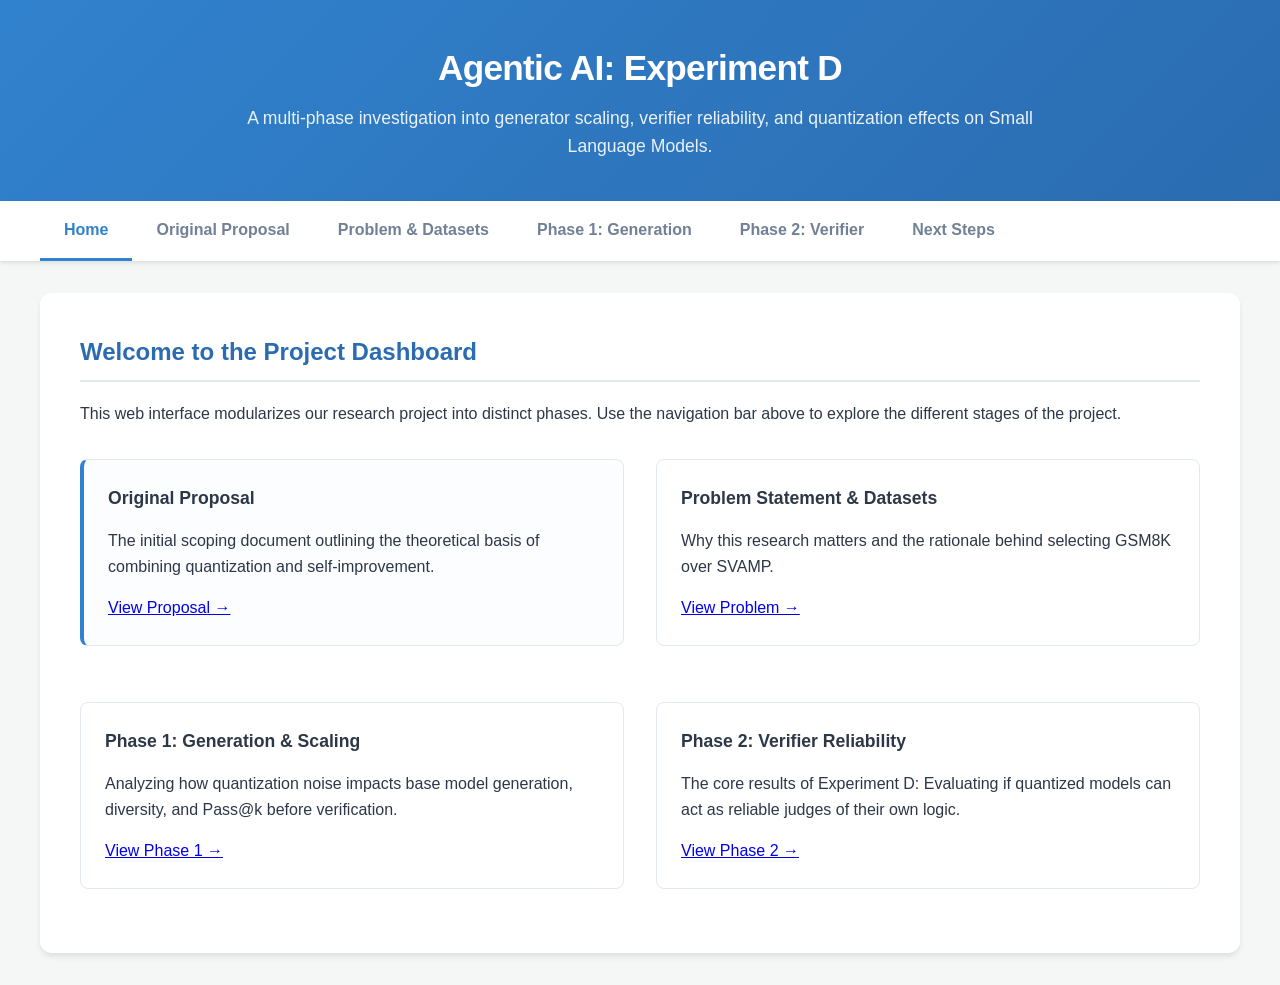
==== web/index.html @ 41572640 "Add self-contained web dashboard with images and whitelist in gitignore" ====
<!DOCTYPE html>
<html lang="en">
<head>
    <meta charset="UTF-8">
    <title>Does Quantization Break Self-Improvement in SLMs?</title>
    <link rel="stylesheet" href="style.css">
</head>
<body>
    <header>
        <h1>Agentic AI: Experiment D</h1>
        <p>A multi-phase investigation into generator scaling, verifier reliability, and quantization effects on Small Language Models.</p>
    </header>

    <nav>
        <div class="nav-container">
            <a href="index.html" class="nav-link active">Home</a>
            <a href="proposal.html" class="nav-link">Original Proposal</a>
            <a href="problem_statement.html" class="nav-link">Problem & Datasets</a>
            <a href="generation.html" class="nav-link">Phase 1: Generation</a>
            <a href="verifier.html" class="nav-link">Phase 2: Verifier</a>
            <a href="next_steps.html" class="nav-link">Next Steps</a>
        </div>
    </nav>

    <div class="container">
        <div class="content-box">
            <h2>Welcome to the Project Dashboard</h2>
            <p>This web interface modularizes our research project into distinct phases. Use the navigation bar above to explore the different stages of the project.</p>
            
            <div class="grid" style="margin-top: 2rem;">
                <div class="card highlight">
                    <div class="card-header">Original Proposal</div>
                    <p>The initial scoping document outlining the theoretical basis of combining quantization and self-improvement.</p>
                    <a href="proposal.html">View Proposal &rarr;</a>
                </div>
                
                <div class="card">
                    <div class="card-header">Problem Statement & Datasets</div>
                    <p>Why this research matters and the rationale behind selecting GSM8K over SVAMP.</p>
                    <a href="problem_statement.html">View Problem &rarr;</a>
                </div>
                
                <div class="card">
                    <div class="card-header">Phase 1: Generation & Scaling</div>
                    <p>Analyzing how quantization noise impacts base model generation, diversity, and Pass@k before verification.</p>
                    <a href="generation.html">View Phase 1 &rarr;</a>
                </div>
                
                <div class="card">
                    <div class="card-header">Phase 2: Verifier Reliability</div>
                    <p>The core results of Experiment D: Evaluating if quantized models can act as reliable judges of their own logic.</p>
                    <a href="verifier.html">View Phase 2 &rarr;</a>
                </div>
            </div>
        </div>
    </div>
</body>
</html>
---- web/style.css ----
:root {
    --bg: #f4f7f6;
    --surface: #ffffff;
    --text: #2d3748;
    --text-light: #718096;
    --primary: #3182ce;
    --primary-dark: #2b6cb0;
    --border: #e2e8f0;
    --success: #38a169;
    --danger: #e53e3e;
    --warning: #d69e2e;
    --purple: #805ad5;
}

body {
    font-family: 'Segoe UI', Roboto, Helvetica, Arial, sans-serif;
    background-color: var(--bg);
    color: var(--text);
    margin: 0;
    padding: 0;
    line-height: 1.6;
}

/* Navigation Bar */
nav {
    background: var(--surface);
    box-shadow: 0 2px 4px rgba(0,0,0,0.1);
    position: sticky;
    top: 0;
    z-index: 100;
}

.nav-container {
    max-width: 1200px;
    margin: 0 auto;
    display: flex;
    overflow-x: auto;
}

.nav-link {
    padding: 1rem 1.5rem;
    color: var(--text-light);
    text-decoration: none;
    font-weight: 600;
    white-space: nowrap;
    border-bottom: 3px solid transparent;
    transition: all 0.2s;
}

.nav-link:hover {
    color: var(--primary);
    background: #f8fafc;
}

.nav-link.active {
    color: var(--primary);
    border-bottom-color: var(--primary);
}

/* Header */
header {
    background: linear-gradient(135deg, var(--primary), var(--primary-dark));
    color: white;
    padding: 2.5rem;
    text-align: center;
}

header h1 {
    margin: 0 0 0.5rem 0;
    font-size: 2.2rem;
    font-weight: 700;
    letter-spacing: -0.02em;
}

header p {
    margin: 0 auto;
    opacity: 0.9;
    font-size: 1.1rem;
    max-width: 800px;
}

/* Main Content */
.container {
    max-width: 1200px;
    margin: 2rem auto;
    padding: 0 2rem;
}

.content-box {
    background: var(--surface);
    border-radius: 12px;
    box-shadow: 0 4px 6px -1px rgba(0, 0, 0, 0.1);
    padding: 2.5rem;
    margin-bottom: 2rem;
}

h2 {
    border-bottom: 2px solid var(--border);
    padding-bottom: 0.5rem;
    margin-top: 0;
    color: var(--primary-dark);
}

h3 {
    color: var(--purple);
    margin-top: 1.5rem;
}

/* Tables */
table {
    width: 100%;
    border-collapse: collapse;
    margin: 1.5rem 0;
    font-size: 0.95rem;
    box-shadow: 0 1px 3px rgba(0,0,0,0.05);
    border-radius: 8px;
    overflow: hidden;
}

th, td {
    padding: 12px 15px;
    text-align: left;
    border-bottom: 1px solid var(--border);
}

th {
    background-color: #f7fafc;
    font-weight: 600;
    color: var(--text-light);
    text-transform: uppercase;
    font-size: 0.8rem;
    letter-spacing: 0.05em;
}

tr:last-child td {
    border-bottom: none;
}

tr:hover {
    background-color: #f7fafc;
}

/* UI Elements */
.badge {
    display: inline-block;
    padding: 0.25rem 0.6rem;
    border-radius: 9999px;
    font-size: 0.75rem;
    font-weight: 700;
}

.badge-green { background: #c6f6d5; color: #22543d; }
.badge-red { background: #fed7d7; color: #742a2a; }

.card {
    border: 1px solid var(--border);
    border-radius: 8px;
    padding: 1.5rem;
    margin-bottom: 1.5rem;
    background: #fff;
}

.card.highlight {
    border-left: 4px solid var(--primary);
    background: #fbfdff;
}

.card-header {
    font-weight: 700;
    margin-bottom: 1rem;
    color: var(--text);
    font-size: 1.1rem;
}

.qa-block {
    background: #f7fafc;
    padding: 1rem;
    border-radius: 6px;
    margin-bottom: 1rem;
    border-left: 4px solid var(--border);
}

.qa-block.user { border-left-color: var(--primary); }
.qa-block.gen { border-left-color: var(--warning); }
.qa-block.ver { border-left-color: var(--success); }
.qa-block.fail { border-left-color: var(--danger); }

.grid {
    display: grid;
    grid-template-columns: 1fr 1fr;
    gap: 2rem;
}

@media (max-width: 768px) {
    .grid { grid-template-columns: 1fr; }
}

.alert {
    padding: 1rem;
    border-radius: 6px;
    margin-bottom: 1.5rem;
    background: #ebf8ff;
    border-left: 4px solid var(--primary);
}

.pre-wrap {
    white-space: pre-wrap;
    font-family: monospace;
    background: #f7fafc;
    padding: 1rem;
    border-radius: 4px;
    overflow-x: auto;
    font-size: 0.9em;
}
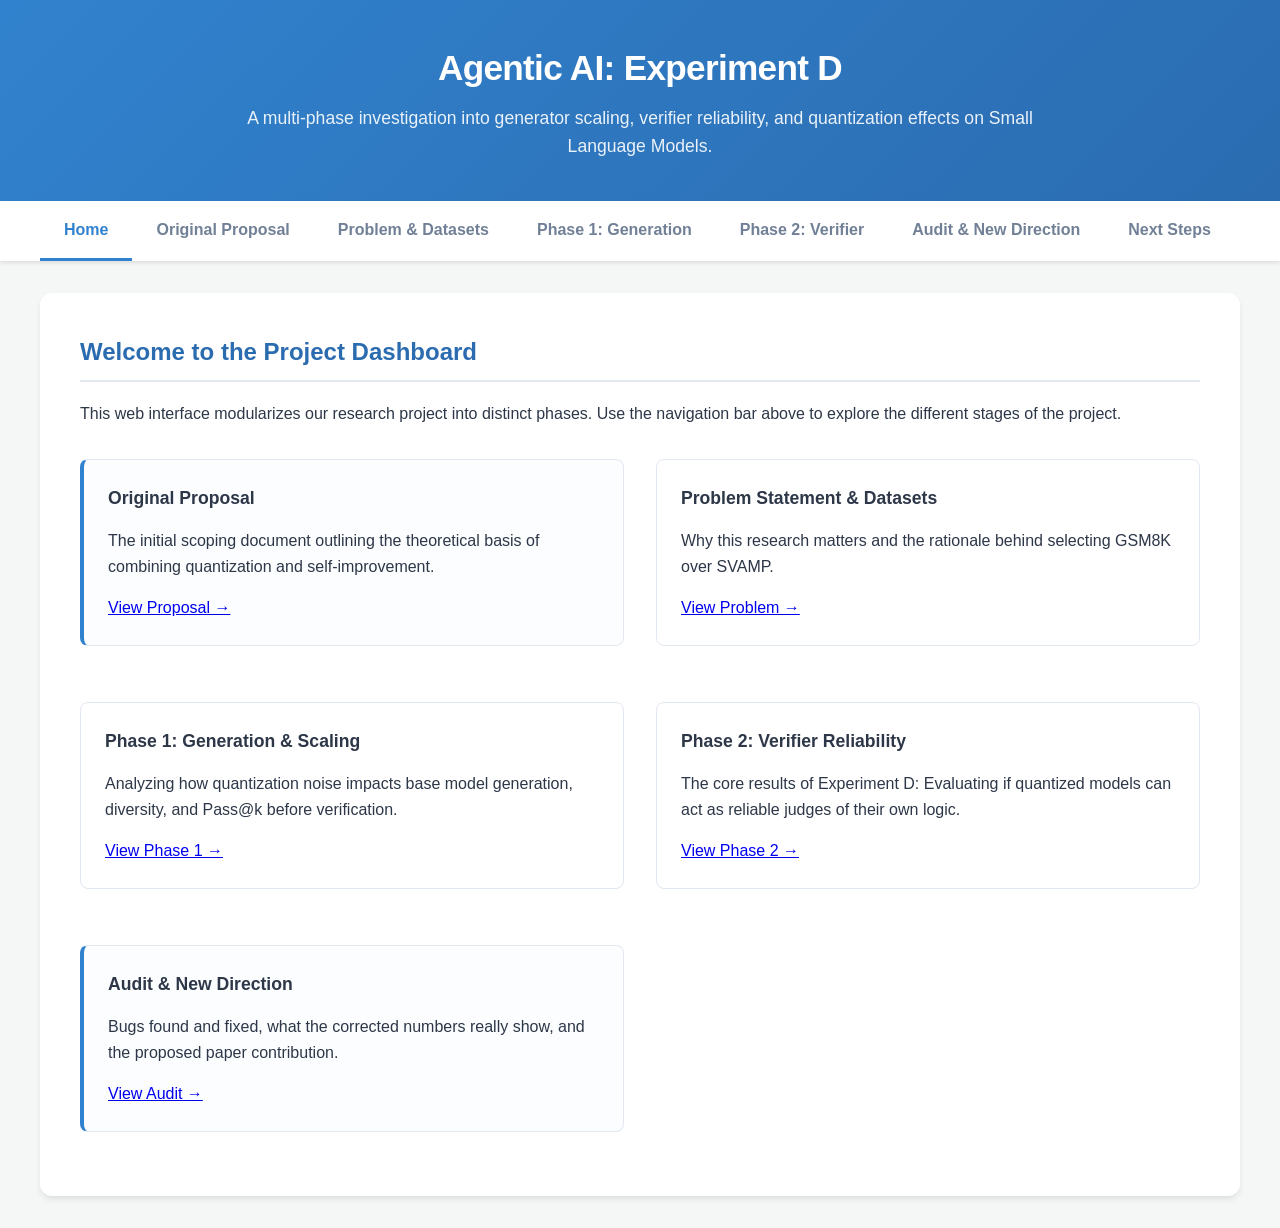
==== commit 67169e5a: "Refactor into modular library and scripts; add research dossier and reassessment analysis - Rename p" ====
--- a/web/index.html
+++ b/web/index.html
@@ -18,6 +18,7 @@
             <a href="problem_statement.html" class="nav-link">Problem & Datasets</a>
             <a href="generation.html" class="nav-link">Phase 1: Generation</a>
             <a href="verifier.html" class="nav-link">Phase 2: Verifier</a>
+            <a href="audit.html" class="nav-link">Audit &amp; New Direction</a>
             <a href="next_steps.html" class="nav-link">Next Steps</a>
         </div>
     </nav>
@@ -51,6 +52,12 @@
                     <p>The core results of Experiment D: Evaluating if quantized models can act as reliable judges of their own logic.</p>
                     <a href="verifier.html">View Phase 2 &rarr;</a>
                 </div>
+
+                <div class="card highlight">
+                    <div class="card-header">Audit &amp; New Direction</div>
+                    <p>Bugs found and fixed, what the corrected numbers really show, and the proposed paper contribution.</p>
+                    <a href="audit.html">View Audit &rarr;</a>
+                </div>
             </div>
         </div>
     </div>
--- a/web/style.css
+++ b/web/style.css
@@ -152,6 +152,33 @@
 .badge-green { background: #c6f6d5; color: #22543d; }
 .badge-red { background: #fed7d7; color: #742a2a; }
 
+.positive { color: var(--success); font-weight: 700; }
+.negative { color: var(--danger); font-weight: 700; }
+.text-light { color: var(--text-light); }
+.table-wrap { overflow-x: auto; margin: 1.5rem 0; }
+
+.technical-details {
+    max-width: 1200px;
+    margin: 0 auto 2rem;
+    padding: 0 2rem;
+}
+
+.technical-details > summary {
+    cursor: pointer;
+    color: var(--primary-dark);
+    font-weight: 700;
+    padding: 0.9rem 1rem;
+    border: 1px solid var(--border);
+    border-radius: 8px;
+    background: var(--surface);
+}
+
+.technical-details[open] > summary {
+    margin-bottom: 1rem;
+    border-bottom-left-radius: 0;
+    border-bottom-right-radius: 0;
+}
+
 .card {
     border: 1px solid var(--border);
     border-radius: 8px;
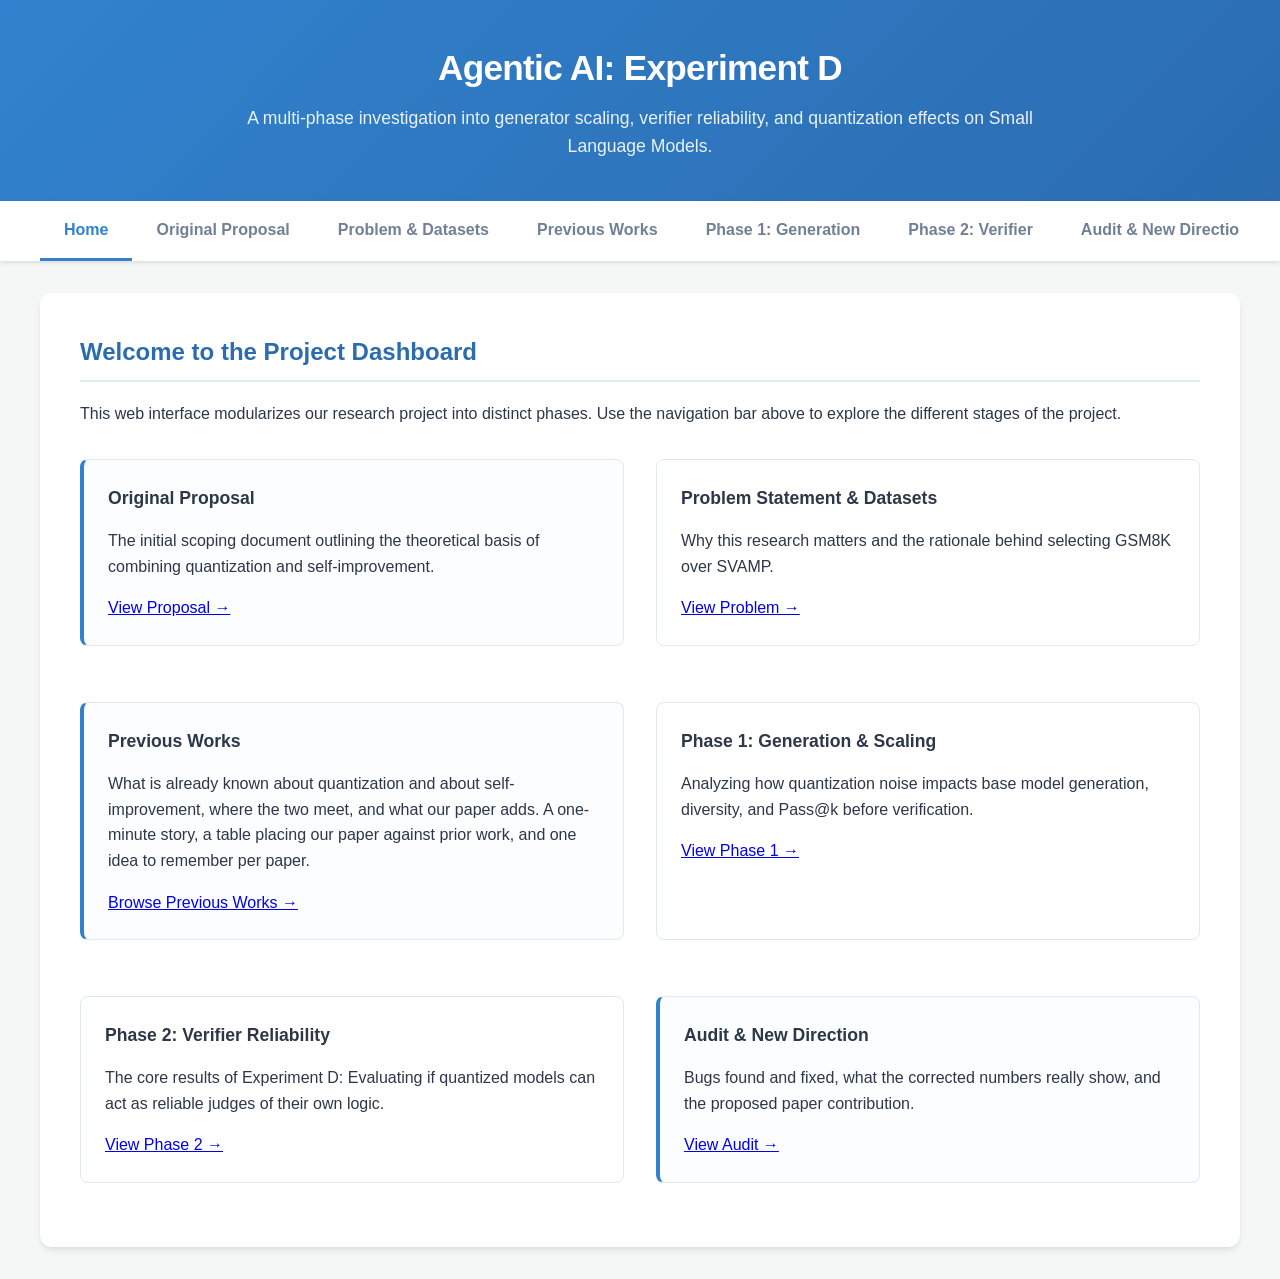
==== commit 8b8464ed: "Add Previous Works page and split literature review out of the dossier - web/previous_works.html: re" ====
--- a/web/index.html
+++ b/web/index.html
@@ -16,6 +16,7 @@
             <a href="index.html" class="nav-link active">Home</a>
             <a href="proposal.html" class="nav-link">Original Proposal</a>
             <a href="problem_statement.html" class="nav-link">Problem & Datasets</a>
+            <a href="previous_works.html" class="nav-link">Previous Works</a>
             <a href="generation.html" class="nav-link">Phase 1: Generation</a>
             <a href="verifier.html" class="nav-link">Phase 2: Verifier</a>
             <a href="audit.html" class="nav-link">Audit &amp; New Direction</a>
@@ -41,6 +42,12 @@
                     <a href="problem_statement.html">View Problem &rarr;</a>
                 </div>
                 
+                <div class="card highlight">
+                    <div class="card-header">Previous Works</div>
+                    <p>What is already known about quantization and about self-improvement, where the two meet, and what our paper adds. A one-minute story, a table placing our paper against prior work, and one idea to remember per paper.</p>
+                    <a href="previous_works.html">Browse Previous Works &rarr;</a>
+                </div>
+
                 <div class="card">
                     <div class="card-header">Phase 1: Generation & Scaling</div>
                     <p>Analyzing how quantization noise impacts base model generation, diversity, and Pass@k before verification.</p>
--- a/web/style.css
+++ b/web/style.css
@@ -239,3 +239,123 @@
     overflow-x: auto;
     font-size: 0.9em;
 }
+
+/* ===== Previous Works page (previous_works.html) ===== */
+.pw-h3 { margin: 1.6rem 0 0.4rem; font-size: 1.05rem; color: var(--primary-dark); }
+
+/* the story in one minute */
+.pw-trio { display: grid; grid-template-columns: repeat(3, 1fr); gap: 1rem; }
+.pw-box { border-radius: 8px; padding: 1rem 1.1rem; border-top: 4px solid var(--primary); background: #ebf8ff; }
+.pw-box h3 { margin: 0 0 0.4rem; font-size: 1.05rem; color: var(--primary-dark); }
+.pw-box p { margin: 0; font-size: 0.95rem; }
+.pw-box.s { border-top-color: var(--purple); background: #faf5ff; }
+.pw-box.s h3 { color: #553c9a; }
+.pw-box.gap { border-top-color: var(--warning); background: #fffaf0; }
+.pw-box.gap h3 { color: #975a16; }
+.pw-answer { margin: 1.1rem 0 0; padding: 0.9rem 1.1rem; background: #f0fff4; border-left: 4px solid var(--success); border-radius: 6px; }
+
+/* where our paper fits */
+.pw-table-wrap { overflow-x: auto; }
+.pw-table { width: 100%; border-collapse: collapse; font-size: 0.95rem; }
+.pw-table th, .pw-table td { text-align: left; vertical-align: top; padding: 0.7rem 0.8rem; border-bottom: 1px solid var(--border); }
+.pw-table thead th { font-size: 0.75rem; text-transform: uppercase; letter-spacing: 0.05em; color: var(--text-light); border-bottom: 2px solid var(--border); }
+.pw-table tbody th { width: 24%; font-weight: 700; color: var(--text); text-transform: none; letter-spacing: 0; font-size: 0.95rem; background: none; }
+.pw-table td.pw-ours { width: 36%; background: #f0fff4; }
+.pw-known { margin: 0; padding-left: 1.2rem; }
+.pw-known li { margin-bottom: 0.4rem; }
+.pw-refs { display: inline-flex; flex-wrap: wrap; gap: 0.3rem; vertical-align: middle; }
+.pw-ref { cursor: pointer; border: 1px solid var(--border); background: #fff; color: var(--primary-dark); border-radius: 9999px; padding: 0.05rem 0.6rem; font-size: 0.8rem; font-weight: 600; font-family: inherit; line-height: 1.5; }
+.pw-ref:hover { background: #ebf8ff; border-color: var(--primary); }
+
+/* controls */
+.pw-controls { display: grid; gap: 0.9rem; }
+.pw-search { width: 100%; box-sizing: border-box; padding: 0.7rem 0.9rem; font-size: 1rem; border: 1px solid var(--border); border-radius: 8px; background: #fff; color: var(--text); }
+.pw-search:focus, .pw-select:focus, .pw-chip:focus-visible, .pw-btn:focus-visible, .pw-ref:focus-visible { outline: 3px solid rgba(49,130,206,0.35); outline-offset: 1px; }
+.pw-row { display: flex; flex-wrap: wrap; gap: 0.8rem 1.2rem; align-items: flex-end; }
+.pw-field { display: flex; flex-direction: column; gap: 0.25rem; min-width: 140px; }
+.pw-field.pw-inline { flex-direction: row; align-items: center; gap: 0.5rem; min-width: 0; }
+.pw-field > label, .pw-label { font-size: 0.75rem; font-weight: 700; text-transform: uppercase; letter-spacing: 0.05em; color: var(--text-light); }
+.pw-select { padding: 0.45rem 0.6rem; border: 1px solid var(--border); border-radius: 8px; background: #fff; font-size: 0.95rem; color: var(--text); }
+.pw-chips { display: flex; flex-wrap: wrap; gap: 0.5rem; }
+.pw-chip { cursor: pointer; border: 1px solid var(--border); background: #fff; color: var(--text); border-radius: 9999px; padding: 0.4rem 0.9rem; font-size: 0.9rem; font-weight: 600; line-height: 1.3; font-family: inherit; transition: all 0.15s; }
+.pw-chip:hover { border-color: var(--primary); color: var(--primary); }
+.pw-chip[aria-pressed="true"] { background: var(--primary); border-color: var(--primary); color: #fff; }
+.pw-chip .pw-count { opacity: 0.75; font-weight: 500; margin-left: 0.35rem; }
+.pw-checks { display: flex; flex-wrap: wrap; gap: 0.4rem 1rem; }
+.pw-checks label { font-size: 0.95rem; display: inline-flex; gap: 0.35rem; align-items: center; cursor: pointer; }
+.pw-btn { cursor: pointer; border: 1px solid var(--border); background: #fff; color: var(--primary-dark); border-radius: 8px; padding: 0.45rem 0.8rem; font-weight: 600; font-size: 0.9rem; font-family: inherit; }
+.pw-btn:hover { background: #ebf8ff; border-color: var(--primary); }
+.pw-more > summary { cursor: pointer; font-weight: 600; color: var(--primary-dark); font-size: 0.9rem; }
+.pw-more .pw-row { margin-top: 0.8rem; }
+.pw-resultbar { margin: 0 0 0.5rem; color: var(--text-light); font-size: 0.95rem; }
+
+/* theme sections */
+.pw-theme { margin: 2.2rem 0 1rem; background: var(--surface); border: 1px solid var(--border); border-radius: 12px; padding: 1.2rem 1.4rem; scroll-margin-top: 4.5rem; }
+.pw-theme-head { display: flex; gap: 0.9rem; align-items: flex-start; }
+.pw-theme-n { flex: none; width: 2.2rem; height: 2.2rem; border-radius: 50%; background: var(--primary); color: #fff; font-weight: 700; font-size: 1.1rem; display: flex; align-items: center; justify-content: center; }
+.pw-theme h2 { margin: 0; font-size: 1.35rem; color: var(--primary-dark); border: none; padding: 0; }
+.pw-theme-q { margin: 0.15rem 0 0; color: var(--text-light); }
+.pw-theme-body { display: grid; grid-template-columns: 3fr 2fr; gap: 1rem; margin-top: 1rem; }
+.pw-theme-body h4 { margin: 0 0 0.35rem; font-size: 0.75rem; text-transform: uppercase; letter-spacing: 0.06em; color: var(--text-light); }
+.pw-know ul { margin: 0; padding-left: 1.1rem; }
+.pw-know li { margin-bottom: 0.3rem; }
+.pw-open { background: #fffaf0; border-left: 4px solid var(--warning); border-radius: 6px; padding: 0.7rem 0.9rem; }
+.pw-open p { margin: 0; }
+
+/* paper cards */
+.pw-card { margin-bottom: 0.9rem; padding: 1.1rem 1.3rem; scroll-margin-top: 4.5rem; transition: box-shadow 0.3s; }
+.pw-card.pw-start { border-left: 5px solid var(--success); }
+.pw-card.pw-flash { box-shadow: 0 0 0 3px rgba(49,130,206,0.55); }
+.pw-card h3 { margin: 0 0 0.3rem; color: var(--text); font-size: 1.08rem; line-height: 1.35; }
+.pw-card h3 a { color: inherit; text-decoration: none; }
+.pw-card h3 a:hover { color: var(--primary); text-decoration: underline; }
+.pw-meta { display: flex; flex-wrap: wrap; gap: 0.3rem 0.6rem; align-items: center; color: var(--text-light); font-size: 0.88rem; margin-bottom: 0.5rem; }
+.pw-venue { font-weight: 600; color: var(--text); }
+.pw-badge { display: inline-block; padding: 0.12rem 0.55rem; border-radius: 9999px; font-size: 0.72rem; font-weight: 700; letter-spacing: 0.02em; white-space: nowrap; }
+.pw-badge.published { background: #c6f6d5; color: #22543d; }
+.pw-badge.accepted  { background: #bee3f8; color: #2a4365; }
+.pw-badge.workshop  { background: #e9d8fd; color: #44337a; }
+.pw-badge.preprint  { background: #feebc8; color: #7b341e; }
+.pw-badge.newfind   { background: #edf2f7; color: #2d3748; }
+.pw-badge.start     { background: var(--success); color: #fff; }
+.pw-take { margin: 0 0 0.45rem; font-size: 1.02rem; font-weight: 600; color: var(--text); }
+.pw-use { margin: 0; font-size: 0.93rem; color: var(--text); }
+.pw-role { display: inline-block; margin-right: 0.5rem; padding: 0.08rem 0.5rem; border-radius: 4px; background: #ebf8ff; color: var(--primary-dark); font-size: 0.72rem; font-weight: 700; text-transform: uppercase; letter-spacing: 0.04em; white-space: nowrap; }
+.pw-detail { margin-top: 0.7rem; }
+.pw-detail > summary { cursor: pointer; font-weight: 600; font-size: 0.9rem; color: var(--primary-dark); padding: 0.2rem 0; }
+.pw-section { margin-top: 0.9rem; }
+.pw-section h4 { margin: 0 0 0.25rem; font-size: 0.75rem; text-transform: uppercase; letter-spacing: 0.06em; color: var(--purple); }
+.pw-section p { margin: 0; }
+.pw-section ul { margin: 0; padding-left: 1.2rem; }
+.pw-section li { margin-bottom: 0.25rem; }
+.pw-side { margin: 0 0 0.25rem !important; }
+.pw-links { display: flex; flex-wrap: wrap; gap: 0.4rem; margin: 0.8rem 0 0; padding: 0; list-style: none; }
+.pw-links a { display: inline-block; padding: 0.2rem 0.65rem; border: 1px solid var(--border); border-radius: 6px; font-size: 0.82rem; font-weight: 600; text-decoration: none; color: var(--primary-dark); background: #fff; }
+.pw-links a:hover { background: #ebf8ff; border-color: var(--primary); }
+.pw-links a.official { background: var(--primary); border-color: var(--primary); color: #fff; }
+.pw-links a.official:hover { background: var(--primary-dark); }
+.pw-verify { margin-top: 0.8rem; font-size: 0.82rem; color: var(--text-light); }
+.pw-note { margin-top: 0.8rem; font-size: 0.88rem; background: #fffaf0; border-left: 4px solid var(--warning); border-radius: 6px; padding: 0.55rem 0.8rem; }
+.pw-empty { text-align: center; padding: 3rem 1rem; color: var(--text-light); }
+.pw-hl { background: #fefcbf; border-radius: 2px; }
+.pw-top { position: fixed; right: 1rem; bottom: 1rem; z-index: 50; box-shadow: 0 2px 6px rgba(0,0,0,0.2); }
+
+/* about */
+.pw-about { margin-top: 2.5rem; }
+.pw-legend { list-style: none; padding: 0; margin: 0.6rem 0 1rem; display: grid; gap: 0.4rem; }
+.pw-corrections li { margin-bottom: 0.4rem; }
+
+@media (max-width: 768px) {
+    .pw-trio, .pw-theme-body { grid-template-columns: 1fr; }
+    .pw-card { padding: 1rem; }
+    .pw-theme { padding: 1rem; }
+    .pw-field { min-width: 100%; }
+    .pw-field.pw-inline { min-width: 0; }
+    body.pw-page .container { padding: 0 1rem; }
+    body.pw-page .content-box { padding: 1.4rem; }
+    .pw-table thead { display: none; }
+    .pw-table, .pw-table tbody, .pw-table tr, .pw-table th, .pw-table td { display: block; width: auto !important; }
+    .pw-table tr { border-bottom: 2px solid var(--border); padding: 0.6rem 0; }
+    .pw-table th, .pw-table td { border: none; padding: 0.3rem 0.4rem; }
+    .pw-table td::before { content: attr(data-label); display: block; font-size: 0.7rem; font-weight: 700; text-transform: uppercase; letter-spacing: 0.05em; color: var(--text-light); }
+}
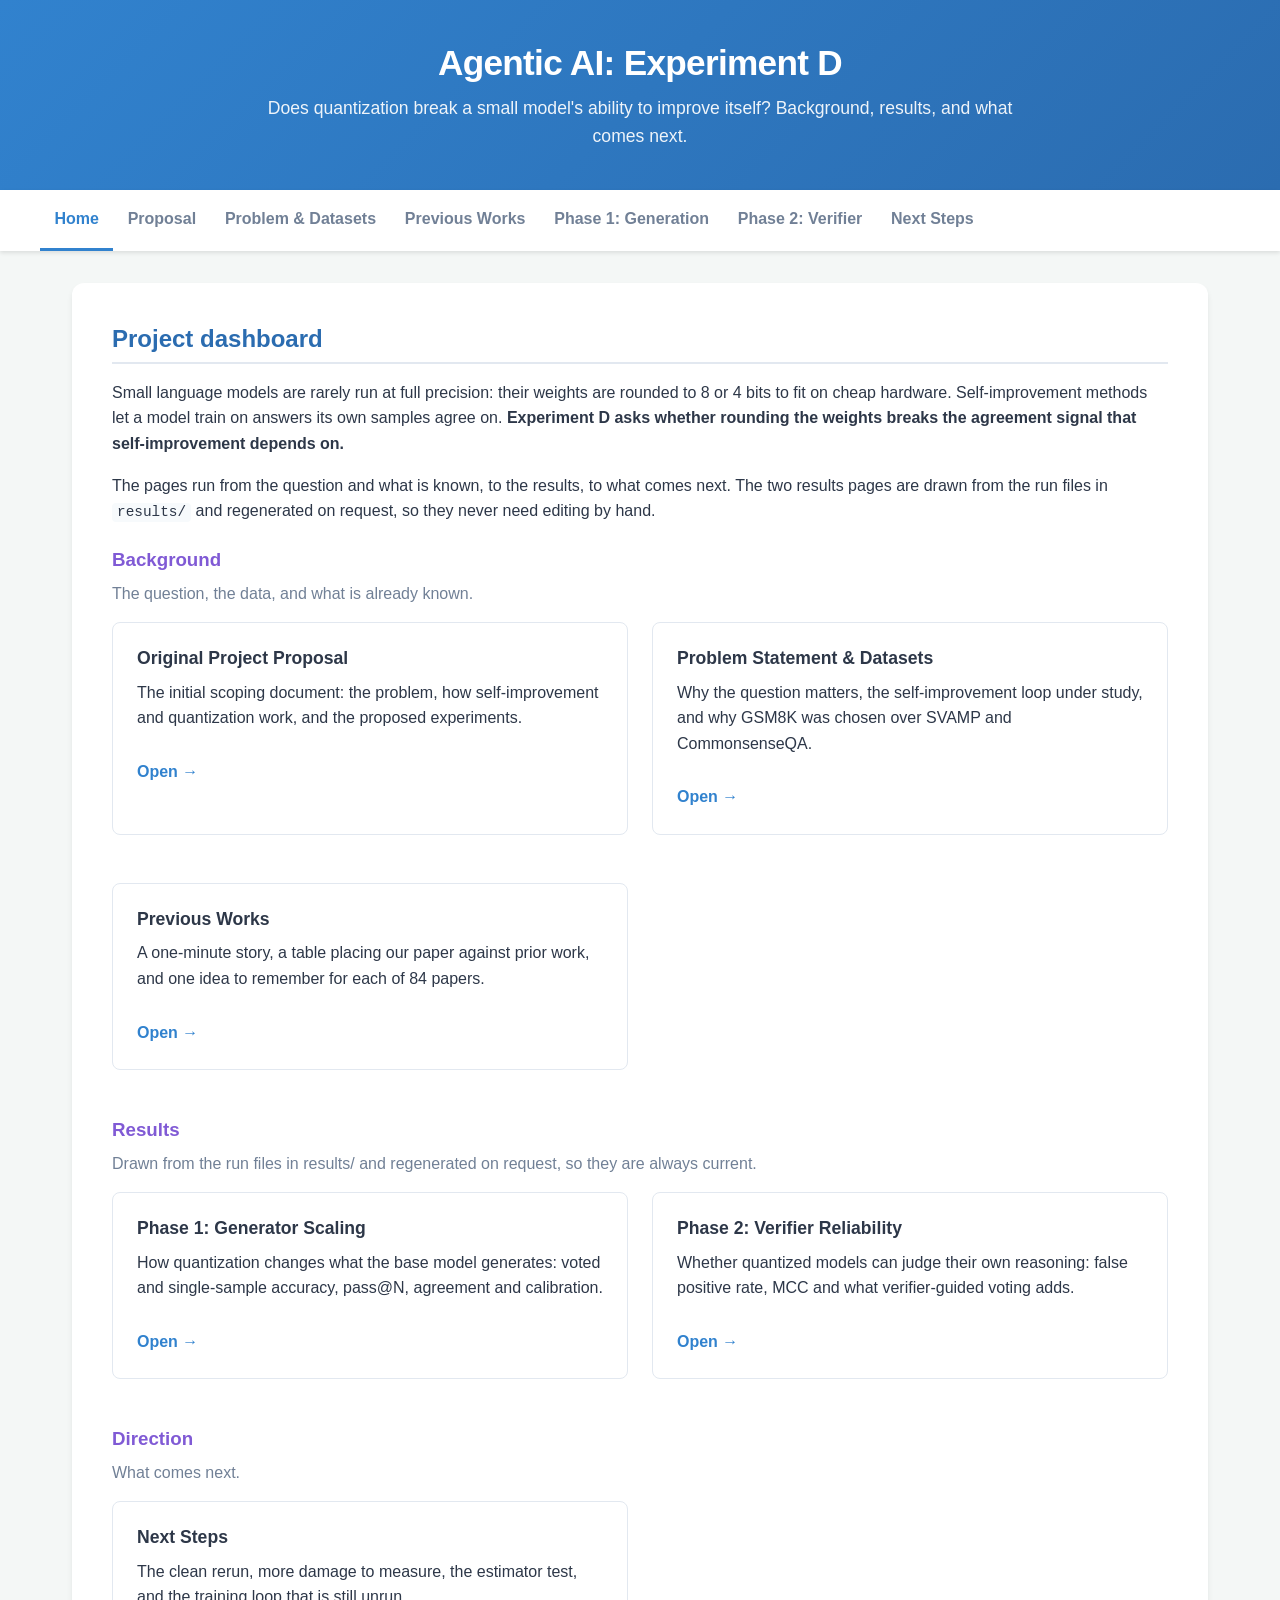
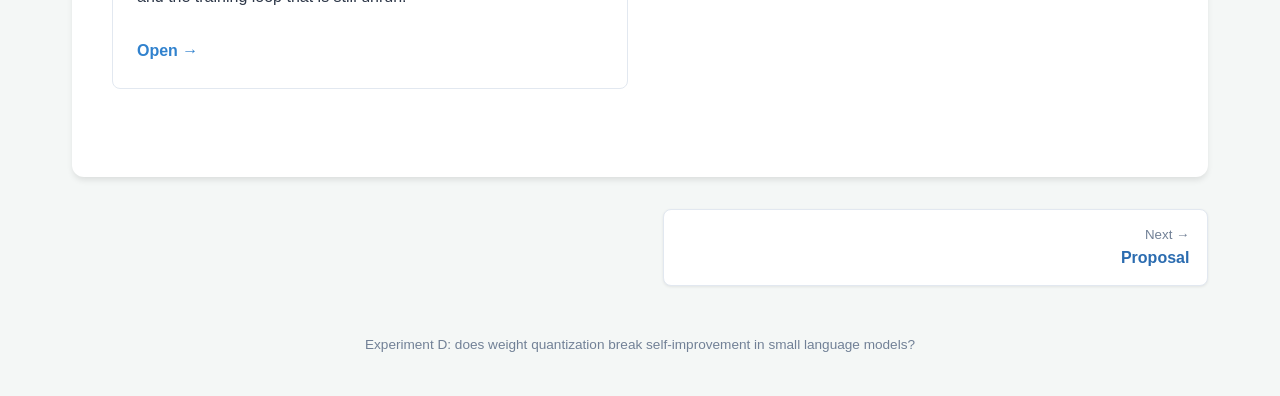
==== commit 1dda2e58: "Update web presentation and prune irrelevant literature to core project scope - Prune off-topic pape" ====
--- a/web/index.html
+++ b/web/index.html
@@ -1,72 +1,19 @@
 <!DOCTYPE html>
 <html lang="en">
 <head>
-    <meta charset="UTF-8">
-    <title>Does Quantization Break Self-Improvement in SLMs?</title>
-    <link rel="stylesheet" href="style.css">
+    <meta charset="utf-8">
+    <meta name="viewport" content="width=device-width, initial-scale=1">
+    <link rel="stylesheet" href="assets/css/site.css">
 </head>
 <body>
-    <header>
-        <h1>Agentic AI: Experiment D</h1>
-        <p>A multi-phase investigation into generator scaling, verifier reliability, and quantization effects on Small Language Models.</p>
-    </header>
-
-    <nav>
-        <div class="nav-container">
-            <a href="index.html" class="nav-link active">Home</a>
-            <a href="proposal.html" class="nav-link">Original Proposal</a>
-            <a href="problem_statement.html" class="nav-link">Problem & Datasets</a>
-            <a href="previous_works.html" class="nav-link">Previous Works</a>
-            <a href="generation.html" class="nav-link">Phase 1: Generation</a>
-            <a href="verifier.html" class="nav-link">Phase 2: Verifier</a>
-            <a href="audit.html" class="nav-link">Audit &amp; New Direction</a>
-            <a href="next_steps.html" class="nav-link">Next Steps</a>
-        </div>
-    </nav>
-
-    <div class="container">
-        <div class="content-box">
-            <h2>Welcome to the Project Dashboard</h2>
-            <p>This web interface modularizes our research project into distinct phases. Use the navigation bar above to explore the different stages of the project.</p>
-            
-            <div class="grid" style="margin-top: 2rem;">
-                <div class="card highlight">
-                    <div class="card-header">Original Proposal</div>
-                    <p>The initial scoping document outlining the theoretical basis of combining quantization and self-improvement.</p>
-                    <a href="proposal.html">View Proposal &rarr;</a>
-                </div>
-                
-                <div class="card">
-                    <div class="card-header">Problem Statement & Datasets</div>
-                    <p>Why this research matters and the rationale behind selecting GSM8K over SVAMP.</p>
-                    <a href="problem_statement.html">View Problem &rarr;</a>
-                </div>
-                
-                <div class="card highlight">
-                    <div class="card-header">Previous Works</div>
-                    <p>What is already known about quantization and about self-improvement, where the two meet, and what our paper adds. A one-minute story, a table placing our paper against prior work, and one idea to remember per paper.</p>
-                    <a href="previous_works.html">Browse Previous Works &rarr;</a>
-                </div>
-
-                <div class="card">
-                    <div class="card-header">Phase 1: Generation & Scaling</div>
-                    <p>Analyzing how quantization noise impacts base model generation, diversity, and Pass@k before verification.</p>
-                    <a href="generation.html">View Phase 1 &rarr;</a>
-                </div>
-                
-                <div class="card">
-                    <div class="card-header">Phase 2: Verifier Reliability</div>
-                    <p>The core results of Experiment D: Evaluating if quantized models can act as reliable judges of their own logic.</p>
-                    <a href="verifier.html">View Phase 2 &rarr;</a>
-                </div>
-
-                <div class="card highlight">
-                    <div class="card-header">Audit &amp; New Direction</div>
-                    <p>Bugs found and fixed, what the corrected numbers really show, and the proposed paper contribution.</p>
-                    <a href="audit.html">View Audit &rarr;</a>
-                </div>
-            </div>
-        </div>
-    </div>
+<script src="assets/js/site.js"></script>
+<main>
+    <section class="content-box">
+        <h2>Project dashboard</h2>
+        <p>Small language models are rarely run at full precision: their weights are rounded to 8 or 4 bits to fit on cheap hardware. Self-improvement methods let a model train on answers its own samples agree on. <strong>Experiment D asks whether rounding the weights breaks the agreement signal that self-improvement depends on.</strong></p>
+        <p>The pages run from the question and what is known, to the results, to what comes next. The two results pages are drawn from the run files in <code>results/</code> and regenerated on request, so they never need editing by hand.</p>
+        <div data-page-cards></div>
+    </section>
+</main>
 </body>
 </html>
--- a/web/assets/css/site.css
+++ b/web/assets/css/site.css
@@ -0,0 +1,6 @@
+/* Site stylesheet entry point: the only stylesheet every page links.
+   Page-specific styles live next to it (previous-works.css, proposal.css) and are linked by that page only. */
+@import url("tokens.css");
+@import url("base.css");
+@import url("layout.css");
+@import url("components.css");
